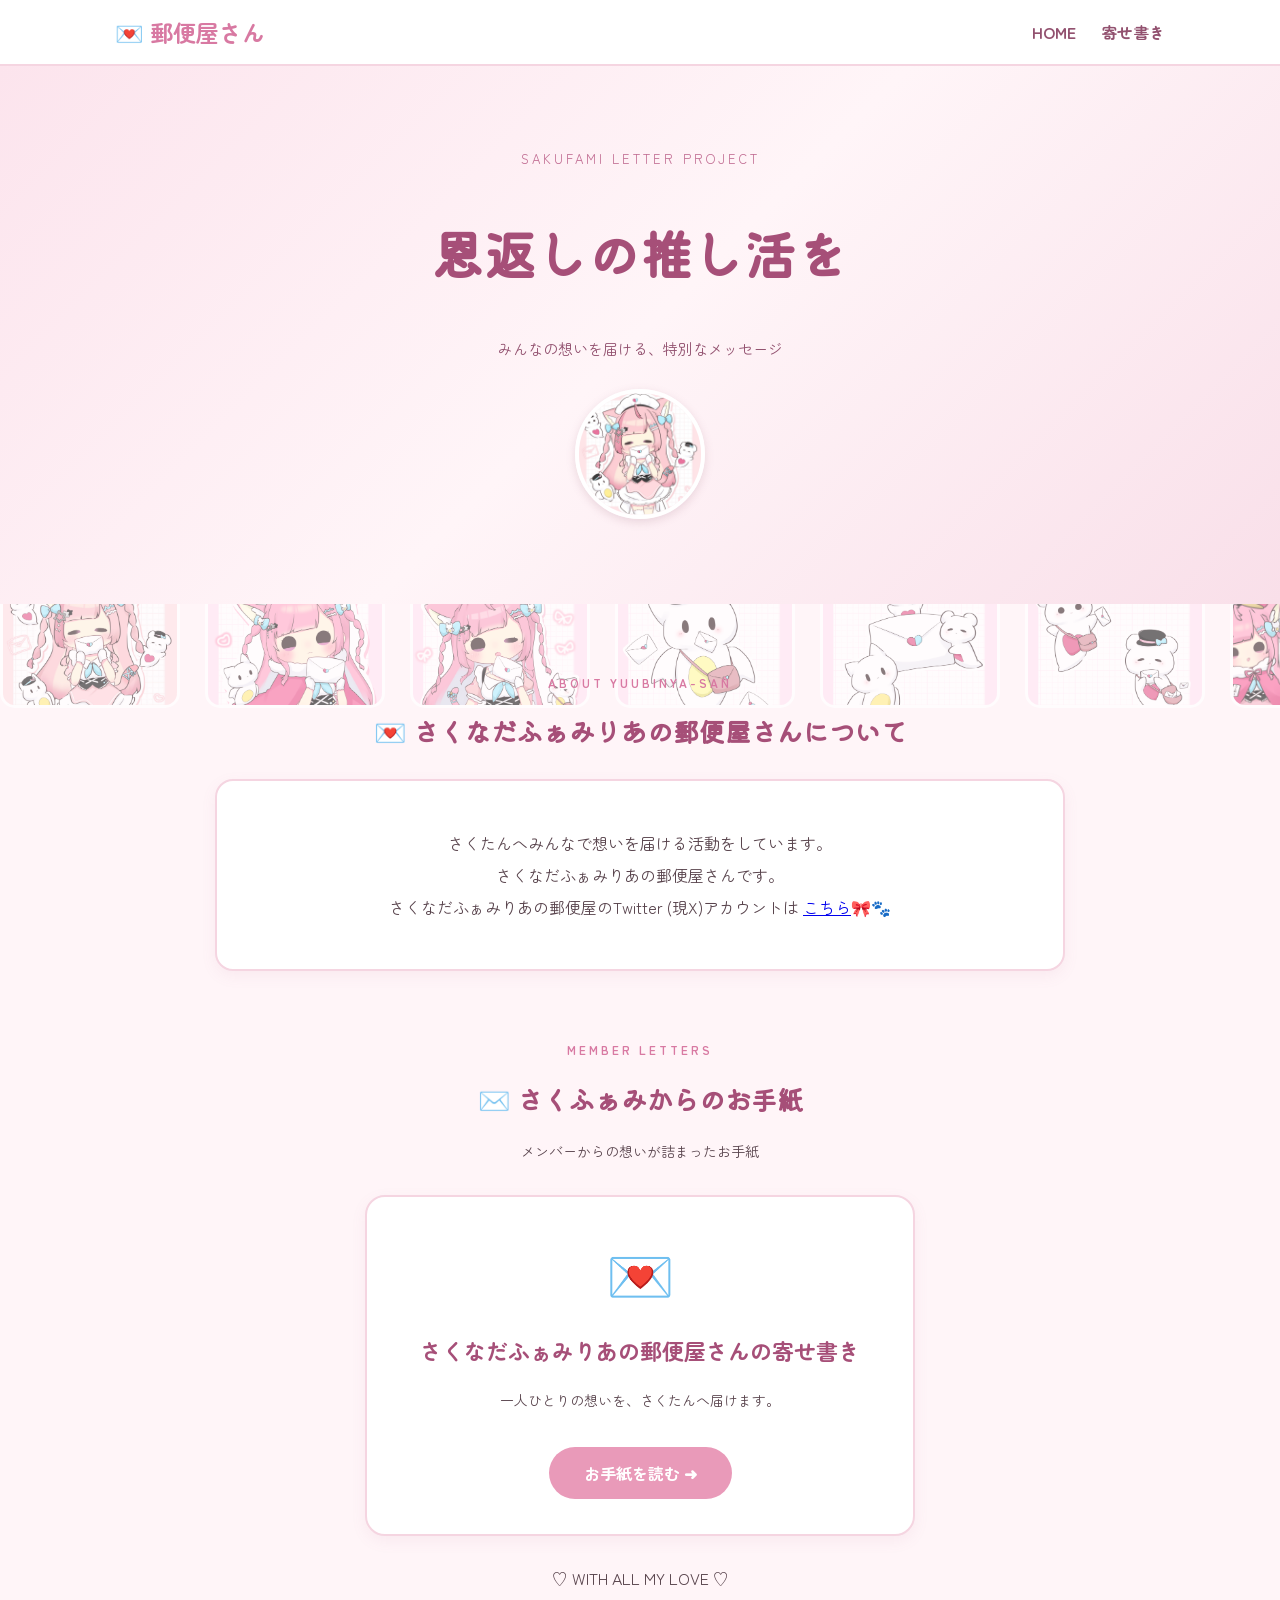
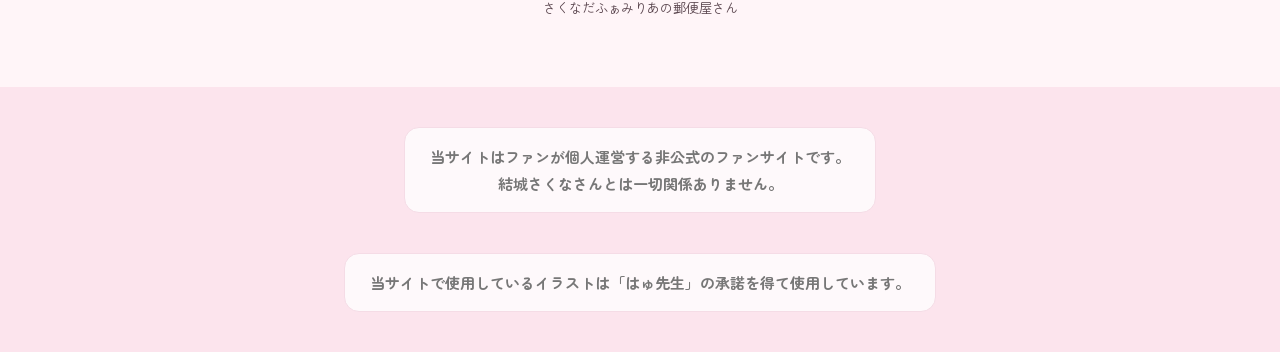
==== index.html @ b306f033 "Update index.html" ====
<!DOCTYPE html>
<html lang="ja">

<head>
    <meta charset="UTF-8">
    <meta name="viewport" content="width=device-width, initial-scale=1.0">

    <title>さくなだふぁみりあの郵便屋さん</title>

    <!-- Google Fonts -->
    <link rel="preconnect" href="https://fonts.googleapis.com">
    <link rel="preconnect" href="https://fonts.gstatic.com" crossorigin>

    <link
        href="https://fonts.googleapis.com/css2?family=Kiwi+Maru:wght@400;500&family=Zen+Maru+Gothic:wght@400;500;700&display=swap"
        rel="stylesheet">

    <!-- CSS -->
    <link rel="stylesheet" href="CSS/Letter.css">

</head>

<body>

    <!-- 背景で流れる写真 -->
    <div class="photo-background">

        <!-- 1段目 -->
        <div class="photo-track">
            <div class="photo-track-inner">
                <img src="img/Mail/Sakunaimg-01.webp" alt="">
                <img src="img/Mail/Sakunaimg-02.png" alt="">
                <img src="img/Mail/Sakunaimg-03.png" alt="">
                <img src="img/Mail/Yuubininmg-01.png" alt="">
                <img src="img/Mail/Yuubininmg-02.png" alt="">
                <img src="img/Mail/Yuubininmg-03.png" alt="">
                <img src="img/Mail/headerimg-01.png" alt="">
                <img src="img/Mail/headerimg-02.png" alt="">
                <img src="img/Mail/headerimg-03.png" alt="">

                <!-- 繰り返し用 -->
                <img src="img/Mail/Sakunaimg-01.webp" alt="">
                <img src="img/Mail/Sakunaimg-02.png" alt="">
                <img src="img/Mail/Sakunaimg-03.png" alt="">
                <img src="img/Mail/Yuubininmg-01.png" alt="">
                <img src="img/Mail/Yuubininmg-02.png" alt="">
                <img src="img/Mail/Yuubininmg-03.png" alt="">
                <img src="img/Mail/headerimg-01.png" alt="">
                <img src="img/Mail/headerimg-02.png" alt="">
                <img src="img/Mail/headerimg-03.png" alt="">
            </div>
        </div>

        <!-- 2段目 -->
        <div class="photo-track reverse">
            <div class="photo-track-inner">
                <img src="img/Mail/Sakunaimg-01.webp" alt="">
                <img src="img/Mail/Sakunaimg-02.png" alt="">
                <img src="img/Mail/Sakunaimg-03.png" alt="">
                <img src="img/Mail/Yuubininmg-01.png" alt="">
                <img src="img/Mail/Yuubininmg-02.png" alt="">
                <img src="img/Mail/Yuubininmg-03.png" alt="">
                <img src="img/Mail/headerimg-01.png" alt="">
                <img src="img/Mail/headerimg-02.png" alt="">
                <img src="img/Mail/headerimg-03.png" alt="">

                <!-- 繰り返し用 -->
                <img src="img/Mail/Sakunaimg-01.webp" alt="">
                <img src="img/Mail/Sakunaimg-02.png" alt="">
                <img src="img/Mail/Sakunaimg-03.png" alt="">
                <img src="img/Mail/Yuubininmg-01.png" alt="">
                <img src="img/Mail/Yuubininmg-02.png" alt="">
                <img src="img/Mail/Yuubininmg-03.png" alt="">
                <img src="img/Mail/headerimg-01.png" alt="">
                <img src="img/Mail/headerimg-02.png" alt="">
                <img src="img/Mail/headerimg-03.png" alt="">
            </div>
        </div>

    </div>

    <!-- ヘッダー -->
    <header class="site-header">

        <div class="header-inner">

            <a href="index.html" class="site-logo">
                💌 郵便屋さん
            </a>

            <nav class="header-nav">
                <a href="index.html">HOME</a>
                <a href="HTML/Yosegaki.html">寄せ書き</a>
            </nav>

        </div>

    </header>


    <!-- メイン -->
    <main>

        <!-- メインビジュアル -->
        <section class="hero">

            <div class="hero-content">

                <p class="hero-subtitle">
                    SAKUFAMI LETTER PROJECT
                </p>

                <h1>
                    恩返しの推し活を
                </h1>

                <p class="hero-description">
                    みんなの想いを届ける、特別なメッセージ
                </p>

                <div class="hero-decoration">
                    <img src="img/Mail/Sakunaimg-01.webp" alt="" class="member-photo">
                </div>

            </div>

        </section>


        <!-- 郵便屋さんの説明 -->
        <section class="about-section">

            <div class="section-heading">

                <p class="section-subtitle">
                    ABOUT YUUBINYA-SAN
                </p>

                <h2>
                    💌 さくなだふぁみりあの郵便屋さんについて
                </h2>

            </div>

            <div class="about-card">

                <p>
                    <!--ここに郵便屋さんの説明を掲載します。-->
                    さくたんへみんなで想いを届ける活動をしています。
                    <br>さくなだふぁみりあの郵便屋さんです。
                    <br>さくなだふぁみりあの郵便屋のTwitter (現X)アカウントは
                    <a href="https://x.com/sakunadyuubinn?s=20" target="_blank">こちら</a>🎀🐾

                </p>

            </div>

        </section>

        <!-- 寄せ書きへの案内 -->
        <section class="letter-section">

            <div class="section-heading">

                <p class="section-subtitle">
                    MEMBER LETTERS
                </p>

                <h2>
                    ✉️ さくふぁみからのお手紙
                </h2>

                <p class="section-description">
                    メンバーからの想いが詰まったお手紙
                </p>

            </div>

            <div class="letter-link-card">

                <div class="letter-icon">
                    💌
                </div>

                <h3>
                    さくなだふぁみりあの郵便屋さんの寄せ書き
                </h3>

                <p>
                    一人ひとりの想いを、さくたんへ届けます。
                </p>

                <a href="HTML/Yosegaki.html" class="letter-button">
                    お手紙を読む
                    <span>➜</span>
                </a>

            </div>

            <!-- 締めのメッセージ -->
            <div class="letter-footer-message">

                <p>
                    ♡ WITH ALL MY LOVE ♡
                </p>

                <small>
                    さくなだふぁみりあの郵便屋さん
                </small>

            </div>

        </section>



    </main>


    <!-- フッター -->
    <footer class="site-footer">

        <p class="footer-notice">
            当サイトはファンが個人運営する非公式のファンサイトです。
            <br>結城さくなさんとは一切関係ありません。
        </p>
        <br>
        <p class="footer-notice">
            当サイトで使用しているイラストは「はゅ先生」の承諾を得て使用しています。
        </p>

    </footer>


    <!-- JavaScript -->
    <script src="JS/common.js"></script>

</body>

</html>
---- CSS/Letter.css ----
/* ==============================
   基本設定
============================== */

* {
    box-sizing: border-box;
}

body {
    margin: 0;
    padding: 0;

    background-color: #FFF5F8;
    color: #59444D;

    font-family: "Zen Maru Gothic", sans-serif;
}


/* ==============================
   ヘッダー
============================== */

.site-header {
    width: 100%;
    background-color: #FFFFFF;

    border-bottom: 2px solid #F5D5E1;
}

.header-inner {
    max-width: 1100px;
    margin: auto;
    padding: 15px 25px;

    display: flex;
    justify-content: space-between;
    align-items: center;
}

.site-logo {
    color: #D879A2;
    font-size: 23px;
    font-weight: bold;
    text-decoration: none;
}

.header-nav {
    display: flex;
    gap: 25px;
}

.header-nav a {
    color: #92516F;
    text-decoration: none;
    font-weight: bold;
}


/* ==============================
   メインビジュアル
============================== */

.hero {
    width: 100%;
    min-height: 400px;

    padding: 70px 20px;

    display: flex;
    justify-content: center;
    align-items: center;

    text-align: center;

    background: linear-gradient(135deg,
            #FCE4ED,
            #FFF5F8,
            #F9DFE9);
}

.hero-content {
    max-width: 800px;
}

.hero-subtitle {
    color: #C16C92;
    letter-spacing: 3px;
    font-size: 13px;
}

.hero h1 {
    color: #A64F78;
    font-family: "Kiwi Maru", serif;
    font-size: clamp(32px, 5vw, 52px);
    line-height: 1.6;
}

.hero-description {
    color: #92516F;
    font-size: 15px;
}

.hero-decoration {
    margin-top: 30px;
    font-size: 30px;
}


/* ==============================
   共通セクション
============================== */

.about-section,
.letter-section {
    max-width: 900px;
    margin: 70px auto;
    padding: 0 25px;
}

.section-heading {
    text-align: center;
    margin-bottom: 30px;
}

.section-subtitle {
    color: #D879A2;
    font-size: 12px;
    letter-spacing: 3px;
    font-weight: bold;
}

.section-heading h2 {
    color: #A64F78;
    font-size: 26px;
    font-family: "Kiwi Maru", serif;
}

.section-description {
    font-size: 14px;
    line-height: 1.9;
}


/* ==============================
   郵便屋さんの説明
============================== */

.about-card {
    background-color: #FFFFFF;

    padding: 30px;
    border-radius: 18px;

    border: 2px solid #F5D5E1;

    box-shadow: 0 5px 15px rgba(180, 100, 140, 0.08);

    text-align: center;
    line-height: 2;
}


/* ==============================
   寄せ書き案内
============================== */

.letter-link-card {
    background-color: #FFFFFF;

    max-width: 550px;
    margin: auto;

    padding: 35px 25px;

    text-align: center;

    border: 2px solid #F5D5E1;
    border-radius: 20px;

    box-shadow: 0 5px 15px rgba(180, 100, 140, 0.08);
}

.letter-icon {
    font-size: 55px;
}

.letter-link-card h3 {
    color: #A64F78;
    font-size: 22px;
}

.letter-link-card p {
    font-size: 14px;
    line-height: 1.8;
}

.letter-button {
    display: inline-block;

    margin-top: 20px;
    padding: 14px 35px;

    background-color: #E99AB9;
    color: #FFFFFF;

    border-radius: 30px;

    text-decoration: none;
    font-weight: bold;

    transition: 0.3s;
}

.letter-button:hover {
    background-color: #D879A2;
    transform: translateY(-3px);
}


/* ==============================
   フッター
============================== */

.site-footer {
    padding: 30px 15px;

    background-color: #FCE4ED;

    text-align: center;
    color: #A64F78;
}

.site-footer p {
    font-size: 15px;
    font-weight: bold;
}

.site-footer small {
    font-size: 12px;
}


/* ==============================
   スマートフォン対応
============================== */

@media screen and (max-width: 600px) {

    .header-inner {
        padding: 12px 15px;
    }

    .site-logo {
        font-size: 18px;
    }

    .header-nav {
        gap: 12px;
    }

    .header-nav a {
        font-size: 12px;
    }

    .hero {
        min-height: 330px;
        padding: 50px 15px;
    }

    .hero-description {
        font-size: 13px;
    }

    .about-section,
    .letter-section {
        margin: 50px auto;
        padding: 0 18px;
    }

    .section-heading h2 {
        font-size: 21px;
    }

    .about-card {
        padding: 22px 18px;
    }

    .letter-link-card {
        padding: 25px 18px;
    }

}



/* ==============================
   お手紙ページ
============================== */

.letters-hero {
    padding: 65px 20px;

    text-align: center;

    background: linear-gradient(135deg,
            #FCE4ED,
            #FFF5F8,
            #F9DFE9);
}

.letters-hero h1 {
    color: #A64F78;
    font-family: "Kiwi Maru", serif;
    font-size: clamp(25px, 4vw, 38px);
}

.letters-hero p {
    line-height: 1.9;
}

.letters-decoration {
    margin-top: 20px;
    font-size: 28px;
}

.letters-section {
    max-width: 1000px;
    margin: 65px auto;
    padding: 0 25px;
}


/* ==============================
   封筒一覧
============================== */

.envelope-grid {
    display: grid;

    grid-template-columns: repeat(3, 1fr);

    gap: 25px;
}

.envelope-card {
    padding: 30px 15px;

    background: #FFFFFF;

    border: 2px solid #F5D5E1;
    border-radius: 18px;

    box-shadow: 0 5px 15px rgba(180, 100, 140, 0.08);

    display: flex;
    flex-direction: column;
    align-items: center;

    cursor: pointer;

    font-family: inherit;

    transition: 0.25s;
}

.envelope-card:hover {
    transform: translateY(-5px);

    background: #FFF1F6;

    border-color: #E99AB9;
}

.envelope-icon {
    font-size: 55px;
    margin-bottom: 12px;
}

.envelope-name {
    color: #A64F78;
    font-size: 17px;
    font-weight: bold;
}

.envelope-guide {
    margin-top: 8px;

    color: #B77A95;
    font-size: 12px;
}


/* ==============================
   手紙表示エリア
============================== */

.letter-view {
    max-width: 700px;
    margin: 45px auto 0;
}

.letter-paper {
    padding: 45px 40px;

    background: #FFFEFC;

    border: 2px solid #F0D8C8;
    border-radius: 8px;

    box-shadow: 0 8px 25px rgba(120, 80, 80, 0.1);

    background-image:
        repeating-linear-gradient(transparent,
            transparent 39px,
            #F4E8E3 40px);
}

.letter-paper-subtitle {
    color: #D879A2;
    font-size: 11px;
    letter-spacing: 3px;
    text-align: center;
}

.letter-paper h2 {
    color: #A64F78;
    text-align: center;
    font-family: "Kiwi Maru", serif;
}

.letter-divider {
    margin: 25px 0;

    color: #D879A2;
    text-align: center;
}

.letter-content {
    min-height: 200px;

    color: #59444D;

    font-size: 15px;
    line-height: 2.5;

    white-space: pre-wrap;
    overflow-wrap: anywhere;
}

.letter-sign {
    margin-top: 35px;

    color: #D879A2;

    text-align: right;
    font-size: 13px;
}


/* ==============================
   閉じるボタン
============================== */

.letter-close-button {
    display: block;

    margin: 25px auto 0;
    padding: 13px 28px;

    background: #E99AB9;
    color: #FFFFFF;

    border: none;
    border-radius: 30px;

    font-family: inherit;
    font-weight: bold;

    cursor: pointer;

    transition: 0.3s;
}

.letter-close-button:hover {
    background: #D879A2;
}


/* ==============================
   スマートフォン対応
============================== */

@media screen and (max-width: 600px) {

    .letters-hero {
        padding: 45px 15px;
    }

    .letters-section {
        margin: 45px auto;
        padding: 0 18px;
    }

    .envelope-grid {
        grid-template-columns: repeat(2, 1fr);
        gap: 15px;
    }

    .envelope-card {
        padding: 23px 10px;
    }

    .envelope-icon {
        font-size: 43px;
    }

    .envelope-name {
        font-size: 14px;
    }

    .letter-paper {
        padding: 30px 20px;
    }

    .letter-content {
        font-size: 14px;
    }

}


/* ==============================
   手紙の全画面表示
============================== */

.letter-view[hidden] {
    display: none;
}

.letter-view {
    position: fixed;
    inset: 0;

    z-index: 9999;

    width: 100%;
    height: 100%;
    max-width: none;

    margin: 0;
    padding: 25px;

    background: rgba(255, 235, 243, 0.97);

    display: flex;
    flex-direction: column;
    align-items: center;
    justify-content: center;

    overflow-y: auto;
}

.letter-paper {
    width: 100%;
    max-width: 850px;

    min-height: 65vh;

    padding: 55px 60px;

    background-color: #FFFEFC;

    border: 2px solid #F0D8C8;
    border-radius: 12px;

    box-shadow: 0 10px 35px rgba(120, 80, 80, 0.15);
}

.letter-content {
    font-size: 17px;
    line-height: 2.5;
    white-space: pre-wrap;
    overflow-wrap: anywhere;
}

.letter-close-button {
    margin-top: 25px;
    flex-shrink: 0;
}


/* スマートフォン */

@media screen and (max-width: 600px) {

    .letter-view {
        padding: 15px;
    }

    .letter-paper {
        min-height: 75vh;
        padding: 35px 22px;
    }

    .letter-content {
        font-size: 15px;
        line-height: 2.3;
    }

}

/* 締めのメッセージを中央揃え */
.letter-footer-message {
    text-align: center;
    margin-top: 30px;
}

/* WITH ALL MY LOVE */
.letter-footer-message p {
    text-align: center;
    margin-bottom: 8px;
}

/* 郵便屋さんの名前 */
.letter-footer-message small {
    display: block;
    text-align: center;
}

/* フッターの注意書き */
.footer-notice {
    display: inline-block;
    background-color: rgba(255, 255, 255, 0.8);
    color: #777;
    padding: 15px 25px;
    border-radius: 15px;
    border: 1px solid #f5dce6;
    line-height: 1.8;
    text-align: center;
    font-size: 13px;
    margin: 20px auto;
}

/* 注意書きを中央に配置 */
.site-footer {
    text-align: center;
    padding: 20px;
}

/* メンバーの写真 */
.member-photo {
    display: block;
    width: 130px;
    height: 130px;
    object-fit: cover;
    border-radius: 50%;
    margin: 0 auto 15px;
    border: 4px solid #ffffff;
    box-shadow: 0 3px 10px rgba(150, 100, 120, 0.2);
}

/* スマホ表示 */
@media screen and (max-width: 600px) {
    .member-photo {
        width: 100px;
        height: 100px;
    }
}

/* =========================
   背景写真スライド
========================= */

/* 背景写真全体 */
.photo-background {
    position: fixed;

    /* ヘッダーの下から表示 */
    top: 85px;
    left: 0;
    right: 0;
    bottom: 0;

    z-index: 0;
    display: flex;
    flex-direction: column;
    justify-content: space-evenly;

    overflow: hidden;
    pointer-events: none;
    opacity: 0.7;
}

/* 写真が流れる列 */
.photo-track {
    width: 100%;
    overflow: hidden;
}

/* 写真を横一列に並べる */
.photo-track-inner {
    display: flex;
    width: max-content;
    gap: 25px;
    animation: photo-slide 55s linear infinite;
}

/* 反対方向に流す */
.photo-track.reverse .photo-track-inner {
    animation-direction: reverse;
}

/* 写真の大きさ */
.photo-track img {
    width: 180px;
    height: 120px;
    object-fit: cover;
    border-radius: 15px;
    border: 3px solid #ffffff;
}

/* 横方向に移動 */
@keyframes photo-slide {
    from {
        transform: translateX(0);
    }

    to {
        transform: translateX(-50%);
    }
}

/* ページの内容を背景より手前に配置 */
.site-header,
main,
.site-footer {
    position: relative;
    z-index: 1;
}

/* スマホ表示 */
@media screen and (max-width: 600px) {

    .photo-track img {
        width: 120px;
        height: 85px;
    }

    .photo-track-inner {
        gap: 15px;
        animation-duration: 45s;
    }

}

/* スマホ表示 */
@media screen and (max-width: 600px) {

    .photo-background {
        top: 70px;
    }

}
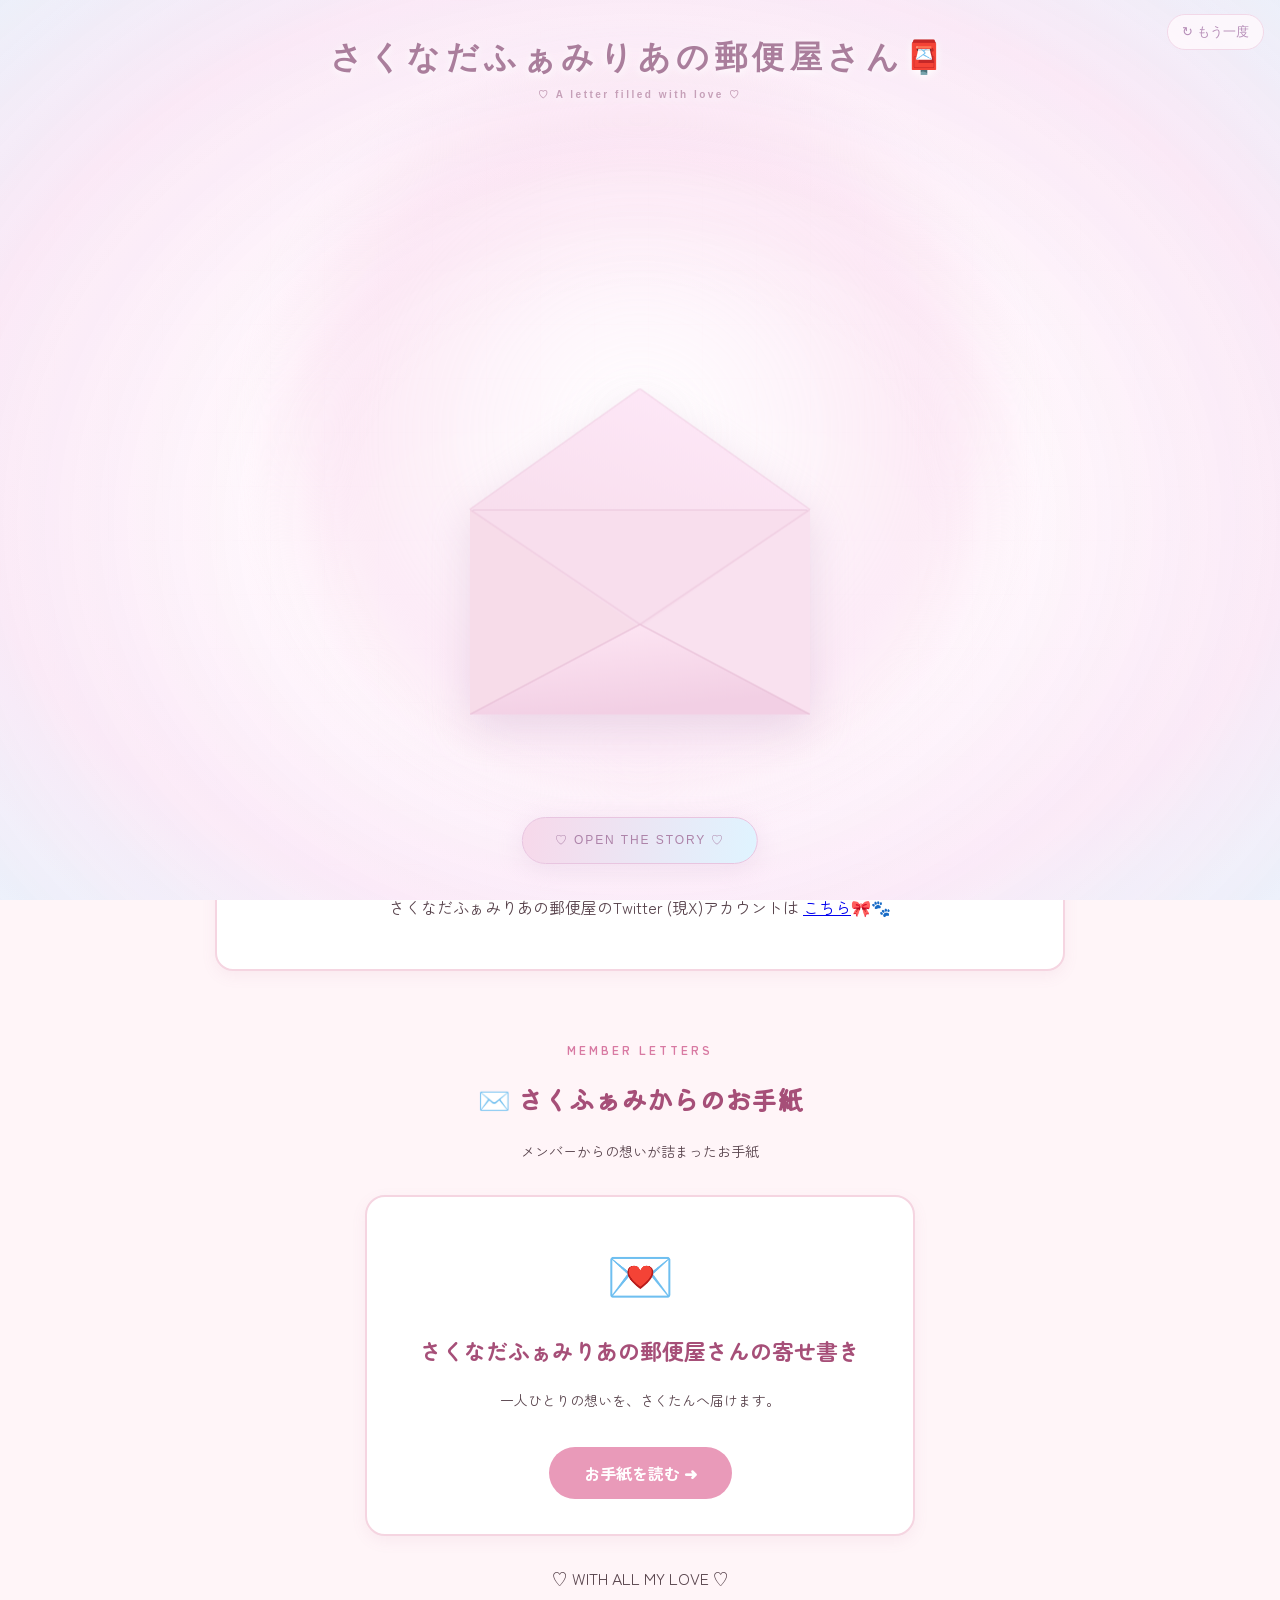
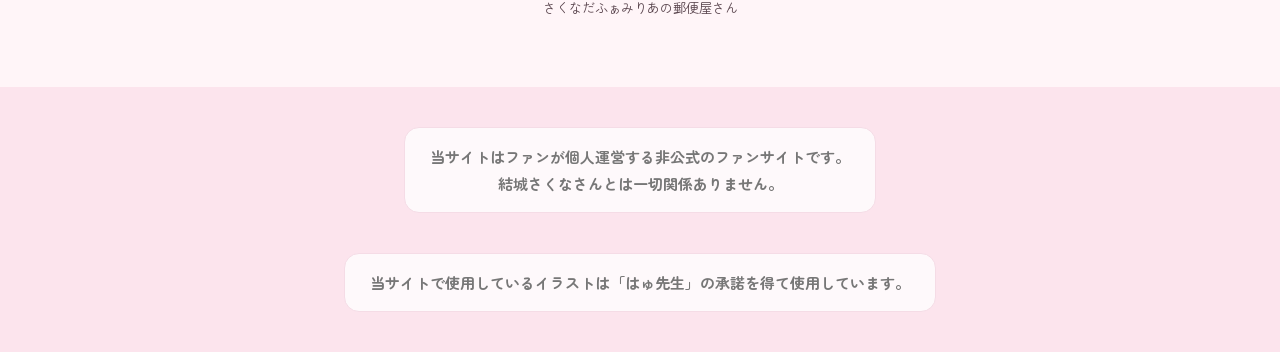
==== commit 4cafdd4f: "add opening" ====
--- a/index.html
+++ b/index.html
@@ -21,6 +21,8 @@
 </head>
 
 <body>
+
+    <script src="JS/sakuna-opening.js"></script>
 
     <!-- 背景で流れる写真 -->
     <div class="photo-background">
--- a/CSS/Letter.css
+++ b/CSS/Letter.css
@@ -761,4 +761,209 @@
         top: 70px;
     }
 
-}+}
+
+
+
+/* =========================
+   7枚の写真コラージュ
+========================= */
+
+.hero-collage {
+    position: relative;
+    width: 100%;
+    max-width: 650px;
+    height: 245px;
+    margin: 35px auto 10px;
+}
+
+/* 写真の共通設定 */
+.collage-photo {
+    position: absolute;
+    width: 125px;
+    height: 125px;
+    padding: 6px;
+
+    background: #FFFFFF;
+    border: 1px solid #F7D5E3;
+    border-radius: 8px;
+
+    box-shadow: 0 5px 15px rgba(150, 90, 120, 0.18);
+}
+
+/* 写真本体 */
+.collage-photo img {
+    display: block;
+    width: 100%;
+    height: 100%;
+    object-fit: cover;
+    border-radius: 4px;
+}
+
+/* 7枚を少しずつずらして配置 */
+.photo-1 {
+    left: 0;
+    top: 65px;
+    transform: rotate(-10deg);
+    z-index: 1;
+}
+
+.photo-2 {
+    left: 82px;
+    top: 10px;
+    transform: rotate(7deg);
+    z-index: 1;
+}
+
+.photo-3 {
+    left: 166px;
+    top: 70px;
+    transform: rotate(-6deg);
+    z-index: 3;
+}
+
+.photo-4 {
+    left: 520px;
+    top: 70px;
+    transform: rotate(10deg);
+    z-index: 1;
+}
+
+.photo-5 {
+    left: 355px;
+    top: 75px;
+    transform: rotate(8deg);
+    z-index: 3;
+}
+
+.photo-6 {
+    left: 435px;
+    top: 12px;
+    transform: rotate(-7deg);
+    z-index: 2;
+}
+
+.photo-7 {
+    left: 250px;
+    top: 5px;
+    width: 140px;
+    height: 140px;
+    transform: rotate(4deg);
+    z-index: 4;
+}
+
+
+/* ハート */
+.collage-heart {
+    position: absolute;
+    top: 0;
+    left: 95px;
+    z-index: 5;
+    color: #ED83AA;
+    font-size: 32px;
+    transform: rotate(-15deg);
+}
+
+/* 封筒 */
+.collage-envelope {
+    position: absolute;
+    right: 25px;
+    bottom: 0;
+    z-index: 5;
+    font-size: 38px;
+    transform: rotate(12deg);
+}
+
+/* 切手風装飾 */
+.collage-stamp {
+    position: absolute;
+    left: 10px;
+    bottom: 0;
+    z-index: 5;
+
+    padding: 7px 9px;
+    background: #FFF8FB;
+    border: 2px dashed #E9A5C0;
+    border-radius: 5px;
+
+    color: #C66D93;
+    font-size: 9px;
+    font-weight: bold;
+    text-align: center;
+    line-height: 1.4;
+
+    transform: rotate(-8deg);
+}
+
+/* スマホ表示 */
+@media screen and (max-width: 600px) {
+
+    .hero-collage {
+        max-width: 340px;
+        height: 190px;
+        margin-top: 25px;
+    }
+
+    .collage-photo {
+        width: 78px;
+        height: 78px;
+        padding: 4px;
+    }
+
+    .photo-1 {
+        left: 0;
+        top: 65px;
+    }
+
+    .photo-2 {
+        left: 43px;
+        top: 15px;
+    }
+
+    .photo-3 {
+        left: 86px;
+        top: 75px;
+    }
+
+    .photo-4 {
+        left: 129px;
+        top: 10px;
+        width: 90px;
+        height: 90px;
+    }
+
+    .photo-5 {
+        left: 172px;
+        top: 80px;
+    }
+
+    .photo-6 {
+        left: 215px;
+        top: 15px;
+    }
+
+    .photo-7 {
+        left: 258px;
+        top: 70px;
+    }
+
+    .collage-heart {
+        left: 30px;
+        top: 0;
+        font-size: 24px;
+    }
+
+    .collage-envelope {
+        right: 5px;
+        bottom: 0;
+        font-size: 27px;
+    }
+
+    .collage-stamp {
+        left: 0;
+        bottom: 0;
+        font-size: 7px;
+        padding: 5px;
+    }
+
+}
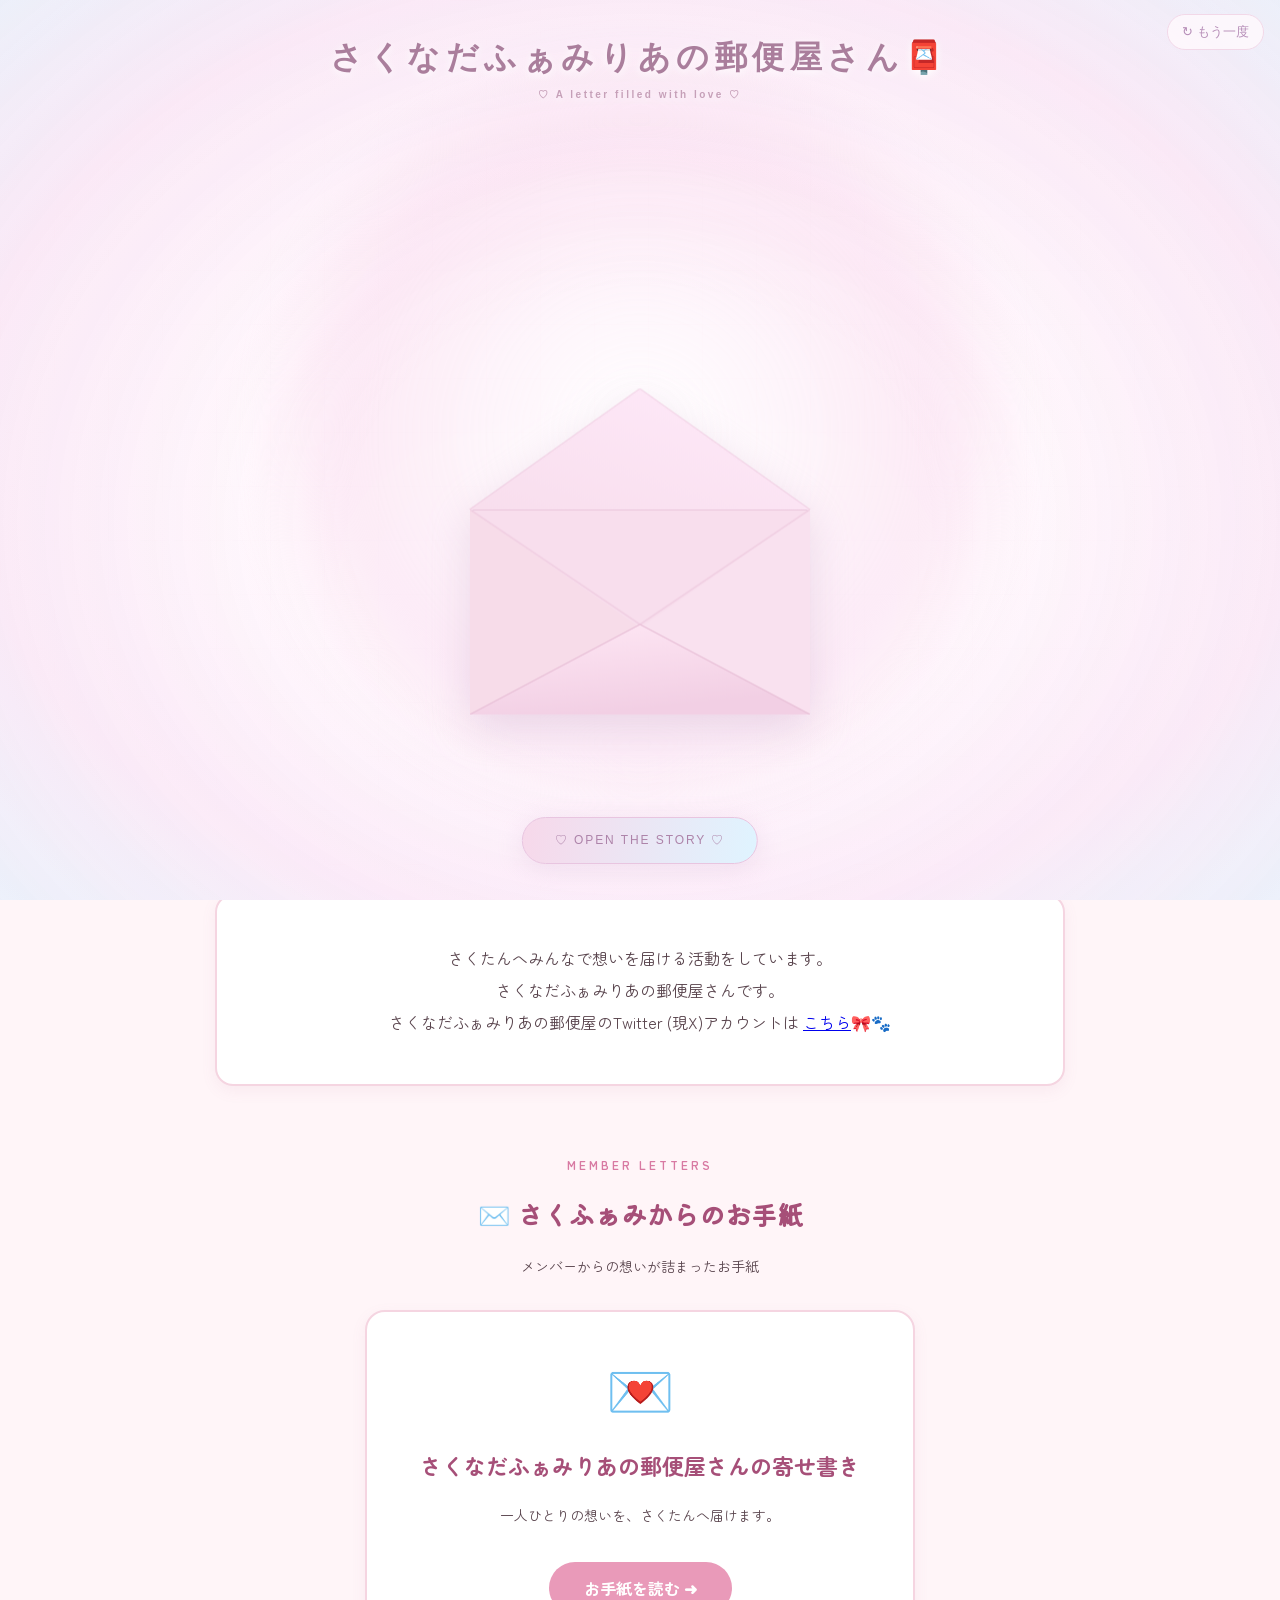
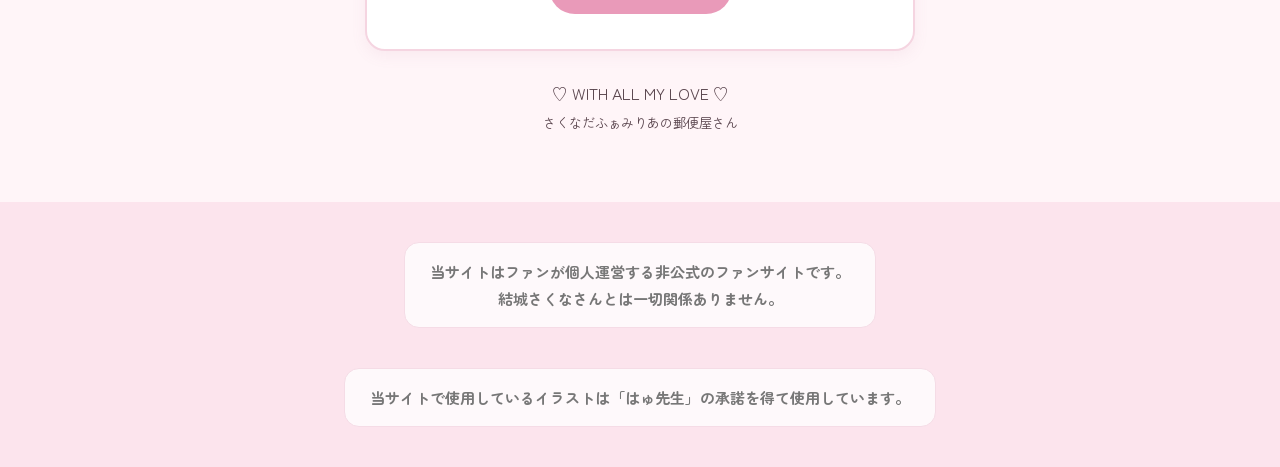
==== commit e595daaa: "change index img" ====
--- a/index.html
+++ b/index.html
@@ -22,7 +22,7 @@
 
 <body>
 
-    <script src="JS/sakuna-opening.js"></script>
+    
 
     <!-- 背景で流れる写真 -->
     <div class="photo-background">
@@ -120,9 +120,51 @@
                     みんなの想いを届ける、特別なメッセージ
                 </p>
 
-                <div class="hero-decoration">
-                    <img src="img/Mail/Sakunaimg-01.webp" alt="" class="member-photo">
-                </div>
+                <!-- 7枚の写真コラージュ -->
+<div class="hero-collage">
+
+    <!-- ねるねこ -->
+    <div class="collage-photo photo-1">
+        <img src="../img/neruneko.jpg" alt="ねるねこの写真">
+    </div>
+
+    <!-- ねここ -->
+    <div class="collage-photo photo-2">
+        <img src="../img/nekoko.jpg" alt="ねここさんの写真">
+    </div>
+
+    <!-- ラムネ -->
+    <div class="collage-photo photo-3">
+        <img src="../img/ramune.jpg" alt="ラムネの写真">
+    </div>
+
+    <!-- 郵便局さん -->
+    <div class="collage-photo photo-7">
+        <img src="../img/Mail/Yuubininmg-01.png" alt="郵便局さんの写真">
+    </div>
+
+    <!-- ひかるん -->
+    <div class="collage-photo photo-4">
+        <img src="../img/hikarun.jpg" alt="ひかるんの写真">
+    </div>
+
+    <!-- はねびと -->
+    <div class="collage-photo photo-5">
+        <img src="../img/hanebito.jpg" alt="はねびとの写真">
+    </div>
+
+    <!-- kazuitu -->
+    <div class="collage-photo photo-6">
+        <img src="../img/kazuitu.jpg" alt="kazuituの写真">
+    </div>
+
+
+    <!-- 郵便モチーフの装飾 -->
+    <span class="collage-heart">♡</span>
+    <span class="collage-envelope">💌</span>
+    <span class="collage-stamp">SPECIAL<br>LETTER</span>
+
+</div>
 
             </div>
 
@@ -237,6 +279,7 @@
     <!-- JavaScript -->
     <script src="JS/common.js"></script>
 
+    <script src="JS/sakuna-opening.js"></script>
 </body>
 
 </html>
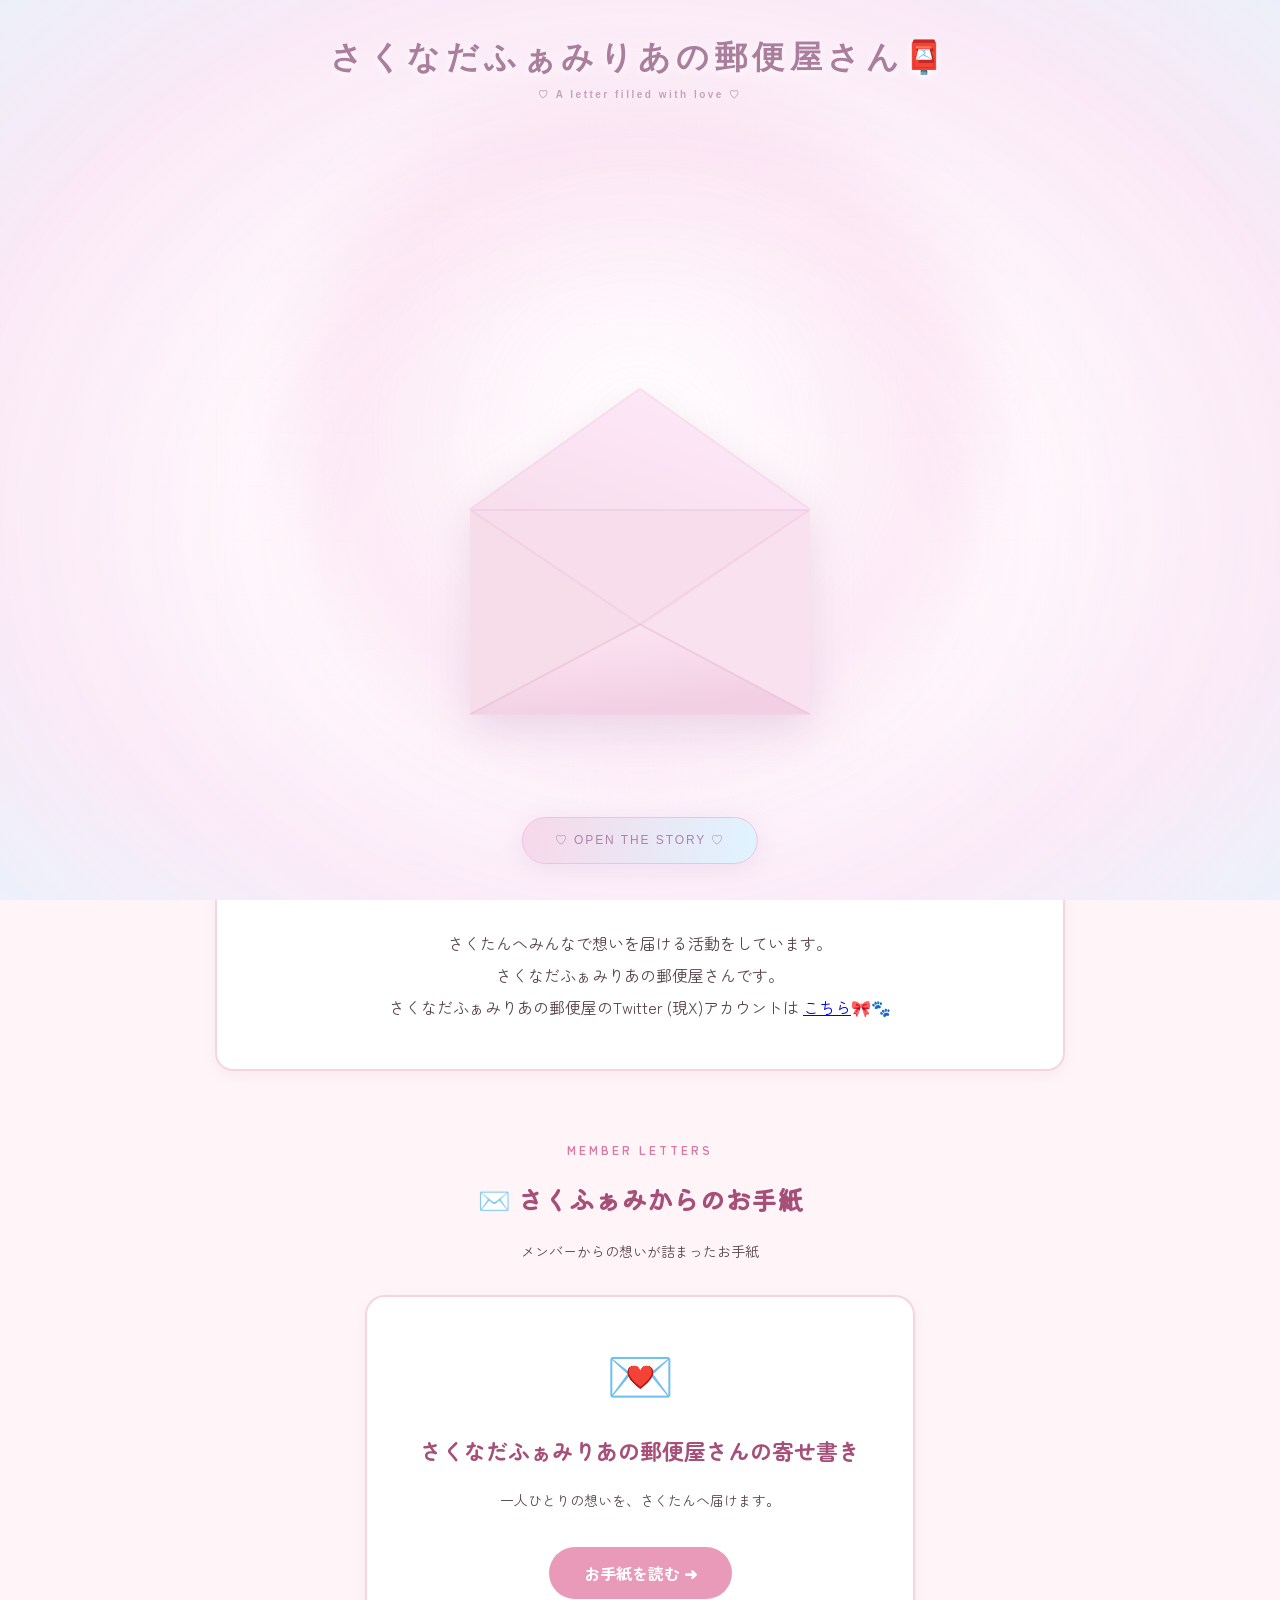
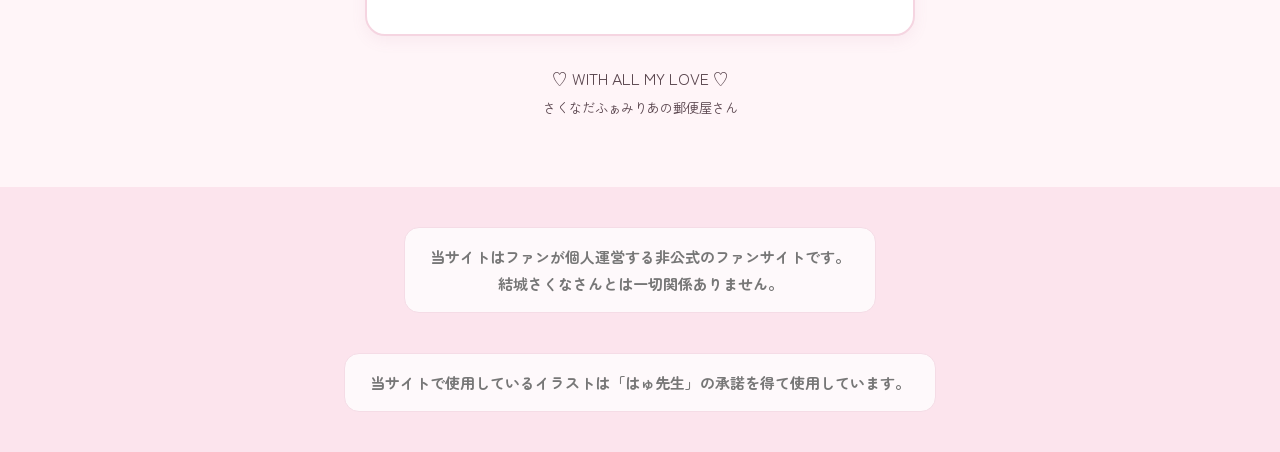
==== commit 12663f5c: "change movie reset" ====
--- a/index.html
+++ b/index.html
@@ -22,7 +22,7 @@
 
 <body>
 
-    
+
 
     <!-- 背景で流れる写真 -->
     <div class="photo-background">
@@ -121,50 +121,49 @@
                 </p>
 
                 <!-- 7枚の写真コラージュ -->
-<div class="hero-collage">
-
-    <!-- ねるねこ -->
-    <div class="collage-photo photo-1">
-        <img src="../img/neruneko.jpg" alt="ねるねこの写真">
-    </div>
-
-    <!-- ねここ -->
-    <div class="collage-photo photo-2">
-        <img src="../img/nekoko.jpg" alt="ねここさんの写真">
-    </div>
-
-    <!-- ラムネ -->
-    <div class="collage-photo photo-3">
-        <img src="../img/ramune.jpg" alt="ラムネの写真">
-    </div>
-
-    <!-- 郵便局さん -->
-    <div class="collage-photo photo-7">
-        <img src="../img/Mail/Yuubininmg-01.png" alt="郵便局さんの写真">
-    </div>
-
-    <!-- ひかるん -->
-    <div class="collage-photo photo-4">
-        <img src="../img/hikarun.jpg" alt="ひかるんの写真">
-    </div>
-
-    <!-- はねびと -->
-    <div class="collage-photo photo-5">
-        <img src="../img/hanebito.jpg" alt="はねびとの写真">
-    </div>
-
-    <!-- kazuitu -->
-    <div class="collage-photo photo-6">
-        <img src="../img/kazuitu.jpg" alt="kazuituの写真">
-    </div>
-
-
-    <!-- 郵便モチーフの装飾 -->
-    <span class="collage-heart">♡</span>
-    <span class="collage-envelope">💌</span>
-    <span class="collage-stamp">SPECIAL<br>LETTER</span>
-
-</div>
+                <div class="hero-collage">
+
+                    <!-- ねるねこ -->
+                    <div class="collage-photo photo-1">
+                        <img src="img/neruneko.jpg" alt="ねるねこの写真">
+                    </div>
+
+                    <!-- ねここ -->
+                    <div class="collage-photo photo-2">
+                        <img src="img/nekoko.jpg" alt="ねここさんの写真">
+                    </div>
+
+                    <!-- ラムネ -->
+                    <div class="collage-photo photo-3">
+                        <img src="img/ramune.jpg" alt="ラムネの写真">
+                    </div>
+
+                    <!-- 郵便局さん -->
+                    <div class="collage-photo photo-7">
+                        <img src="img/Mail/Yuubininmg-01.png" alt="郵便局さんの写真">
+                    </div>
+
+                    <!-- ひかるん -->
+                    <div class="collage-photo photo-4">
+                        <img src="img/hikarun.jpg" alt="ひかるんの写真">
+                    </div>
+
+                    <!-- はねびと -->
+                    <div class="collage-photo photo-5">
+                        <img src="img/hanebito.jpg" alt="はねびとの写真">
+                    </div>
+
+                    <!-- kazuitu -->
+                    <div class="collage-photo photo-6">
+                        <img src="img/kazuitu.jpg" alt="kazuituの写真">
+                    </div>
+
+
+                    <!-- 郵便モチーフの装飾 -->
+                    <span class="collage-heart">♡</span>
+                    <span class="collage-envelope">💌</span>
+
+                </div>
 
             </div>
 
@@ -279,7 +278,28 @@
     <!-- JavaScript -->
     <script src="JS/common.js"></script>
 
-    <script src="JS/sakuna-opening.js"></script>
+    <script>
+        (function () {
+            const navigation =
+                performance.getEntriesByType("navigation")[0];
+
+            const type = navigation ? navigation.type : "navigate";
+
+
+            const internalMove =
+                sessionStorage.getItem("sakunaInternalMove");
+
+
+            sessionStorage.removeItem("sakunaInternalMove");
+
+
+            if (type === "reload" || !internalMove) {
+                const script = document.createElement("script");
+                script.src = "JS/sakuna-opening.js";
+                document.body.appendChild(script);
+            }
+        })();
+    </script>
 </body>
 
 </html>
--- a/CSS/Letter.css
+++ b/CSS/Letter.css
@@ -442,10 +442,14 @@
     color: #59444D;
 
     font-size: 15px;
-    line-height: 2.5;
-
-    white-space: pre-wrap;
-    overflow-wrap: anywhere;
+    line-height: 2;
+
+    /* 左揃え */
+    text-align: left;
+
+    /* 文章を自然に折り返す */
+    white-space: normal;
+    overflow-wrap: break-word;
 }
 
 .letter-sign {
@@ -579,9 +583,14 @@
 
 .letter-content {
     font-size: 17px;
-    line-height: 2.5;
-    white-space: pre-wrap;
-    overflow-wrap: anywhere;
+    line-height: 2;
+
+    /* 左揃え */
+    text-align: left;
+
+    /* スクリプト内の改行や空行を詰める */
+    white-space: normal;
+    overflow-wrap: break-word;
 }
 
 .letter-close-button {
@@ -703,7 +712,7 @@
     display: flex;
     width: max-content;
     gap: 25px;
-    animation: photo-slide 55s linear infinite;
+    animation: photo-slide 45s linear infinite;
 }
 
 /* 反対方向に流す */
@@ -764,25 +773,32 @@
 }
 
 
-
 /* =========================
    7枚の写真コラージュ
 ========================= */
 
 .hero-collage {
     position: relative;
+
     width: 100%;
-    max-width: 650px;
-    height: 245px;
+    max-width: 780px;
+    height: 230px;
+
     margin: 35px auto 10px;
 }
 
-/* 写真の共通設定 */
+/* 写真共通 */
 .collage-photo {
     position: absolute;
-    width: 125px;
-    height: 125px;
+
+    left: 50%;
+    top: 50%;
+
+    width: 110px;
+    height: 110px;
     padding: 6px;
+
+    box-sizing: border-box;
 
     background: #FFFFFF;
     border: 1px solid #F7D5E3;
@@ -791,7 +807,6 @@
     box-shadow: 0 5px 15px rgba(150, 90, 120, 0.18);
 }
 
-/* 写真本体 */
 .collage-photo img {
     display: block;
     width: 100%;
@@ -800,100 +815,231 @@
     border-radius: 4px;
 }
 
-/* 7枚を少しずつずらして配置 */
+/* 左側3枚 */
 .photo-1 {
-    left: 0;
-    top: 65px;
-    transform: rotate(-10deg);
-    z-index: 1;
+    transform: translate(-50%, -50%) translateX(-315px) rotate(-10deg);
+    z-index: 2;
 }
 
 .photo-2 {
-    left: 82px;
-    top: 10px;
-    transform: rotate(7deg);
-    z-index: 1;
+    transform: translate(-50%, -50%) translateX(-210px) translateY(-35px) rotate(7deg);
+    z-index: 3;
 }
 
 .photo-3 {
-    left: 166px;
-    top: 70px;
-    transform: rotate(-6deg);
-    z-index: 3;
-}
-
-.photo-4 {
-    left: 520px;
-    top: 70px;
-    transform: rotate(10deg);
-    z-index: 1;
-}
-
-.photo-5 {
-    left: 355px;
-    top: 75px;
-    transform: rotate(8deg);
-    z-index: 3;
-}
-
-.photo-6 {
-    left: 435px;
-    top: 12px;
-    transform: rotate(-7deg);
-    z-index: 2;
-}
-
+    transform: translate(-50%, -50%) translateX(-105px) translateY(15px) rotate(-6deg);
+    z-index: 4;
+}
+
+/* 中央：郵便局さん */
 .photo-7 {
-    left: 250px;
-    top: 5px;
     width: 140px;
     height: 140px;
-    transform: rotate(4deg);
+
+    transform: translate(-50%, -50%) rotate(4deg);
+    z-index: 5;
+}
+
+/* 右側3枚 */
+.photo-5 {
+    transform: translate(-50%, -50%) translateX(105px) translateY(15px) rotate(8deg);
     z-index: 4;
 }
 
+.photo-6 {
+    transform: translate(-50%, -50%) translateX(210px) translateY(-35px) rotate(-7deg);
+    z-index: 3;
+}
+
+.photo-4 {
+    transform: translate(-50%, -50%) translateX(315px) rotate(10deg);
+    z-index: 2;
+}
 
 /* ハート */
 .collage-heart {
     position: absolute;
-    top: 0;
-    left: 95px;
-    z-index: 5;
+    top: 5px;
+    left: 12%;
+    z-index: 6;
+
     color: #ED83AA;
-    font-size: 32px;
-    transform: rotate(-15deg);
+    font-size: 30px;
 }
 
 /* 封筒 */
 .collage-envelope {
     position: absolute;
-    right: 25px;
-    bottom: 0;
+    right: 12%;
+    bottom: 5px;
+    z-index: 6;
+
+    font-size: 32px;
+}
+
+
+/* =========================
+   スマートフォン対応
+========================= */
+
+@media screen and (max-width: 600px) {
+
+    .hero-collage {
+        width: 100%;
+        max-width: 360px;
+        height: 190px;
+
+        margin: 25px auto 10px;
+    }
+
+    .collage-photo {
+        width: clamp(52px, 16vw, 64px);
+        height: clamp(52px, 16vw, 64px);
+        padding: 4px;
+    }
+
+    /* 左側3枚 */
+    .photo-1 {
+        transform: translate(-50%, -50%) translateX(-90px) translateY(10px) rotate(-10deg);
+    }
+
+    .photo-2 {
+        transform: translate(-50%, -50%) translateX(-60px) translateY(-35px) rotate(7deg);
+    }
+
+    .photo-3 {
+        transform: translate(-50%, -50%) translateX(-30px) translateY(25px) rotate(-6deg);
+    }
+
+    /* 中央：郵便局さん */
+    .photo-7 {
+        width: 80px;
+        height: 80px;
+
+        transform: translate(-50%, -50%) rotate(4deg);
+        z-index: 5;
+    }
+
+    /* 右側3枚 */
+    .photo-5 {
+        transform: translate(-50%, -50%) translateX(30px) translateY(25px) rotate(8deg);
+    }
+
+    .photo-6 {
+        transform: translate(-50%, -50%) translateX(60px) translateY(-35px) rotate(-7deg);
+    }
+
+    .photo-4 {
+        transform: translate(-50%, -50%) translateX(90px) translateY(10px) rotate(10deg);
+    }
+
+    .collage-heart {
+        top: 0;
+        left: 5%;
+        font-size: 23px;
+    }
+
+    .collage-envelope {
+        right: 5%;
+        bottom: 0;
+        font-size: 25px;
+    }
+
+}
+
+
+/* =========================
+   スマートフォン対応
+========================= */
+
+@media screen and (max-width: 600px) {
+
+    .hero-collage {
+        width: 100%;
+        max-width: 360px;
+        height: 190px;
+
+        margin: 25px auto 10px;
+    }
+
+    .collage-photo {
+        width: clamp(52px, 17vw, 68px);
+        height: clamp(52px, 17vw, 68px);
+
+        padding: 4px;
+
+        left: calc(50% + var(--photo-position));
+        top: var(--photo-top);
+    }
+
+    /* 左側3枚 */
+    .photo-1 {
+        --photo-position: calc(-3 * clamp(24px, 11vw, 38px));
+        --photo-top: 48%;
+
+        transform: translate(-50%, -50%) rotate(-10deg);
+    }
+
+    .photo-2 {
+        --photo-position: calc(-2 * clamp(24px, 11vw, 38px));
+        --photo-top: 32%;
+
+        transform: translate(-50%, -50%) rotate(7deg);
+    }
+
+    .photo-3 {
+        --photo-position: calc(-1 * clamp(24px, 11vw, 38px));
+        --photo-top: 58%;
+
+        transform: translate(-50%, -50%) rotate(-6deg);
+    }
+
+    /* 右側3枚 */
+    .photo-5 {
+        --photo-position: clamp(24px, 11vw, 38px);
+        --photo-top: 58%;
+
+        transform: translate(-50%, -50%) rotate(8deg);
+    }
+
+    .photo-6 {
+        --photo-position: calc(2 * clamp(24px, 11vw, 38px));
+        --photo-top: 32%;
+
+        transform: translate(-50%, -50%) rotate(-7deg);
+    }
+
+    
+/* 4枚目：右端 */
+.photo-4 {
+    transform: translate(-50%, -50%) translateX(315px) rotate(10deg);
+    z-index: 2;
+}
+
+/* 7枚目：中央のメイン写真 */
+.photo-7 {
+    width: 135px;
+    height: 135px;
+
+    transform: translate(-50%, -50%) rotate(4deg);
     z-index: 5;
-    font-size: 38px;
-    transform: rotate(12deg);
-}
-
-/* 切手風装飾 */
-.collage-stamp {
-    position: absolute;
-    left: 10px;
-    bottom: 0;
-    z-index: 5;
-
-    padding: 7px 9px;
-    background: #FFF8FB;
-    border: 2px dashed #E9A5C0;
-    border-radius: 5px;
-
-    color: #C66D93;
-    font-size: 9px;
-    font-weight: bold;
-    text-align: center;
-    line-height: 1.4;
-
-    transform: rotate(-8deg);
-}
+}
+
+
+    .collage-heart {
+        top: 0;
+        left: 8%;
+        font-size: 23px;
+    }
+
+    .collage-envelope {
+        right: 5%;
+        bottom: 0;
+        font-size: 25px;
+    }
+
+}
+
 
 /* スマホ表示 */
 @media screen and (max-width: 600px) {
@@ -910,42 +1056,67 @@
         padding: 4px;
     }
 
-    .photo-1 {
-        left: 0;
-        top: 65px;
-    }
-
-    .photo-2 {
-        left: 43px;
-        top: 15px;
-    }
-
-    .photo-3 {
-        left: 86px;
-        top: 75px;
-    }
-
-    .photo-4 {
-        left: 129px;
-        top: 10px;
-        width: 90px;
-        height: 90px;
-    }
-
-    .photo-5 {
-        left: 172px;
-        top: 80px;
-    }
-
-    .photo-6 {
-        left: 215px;
-        top: 15px;
-    }
-
-    .photo-7 {
-        left: 258px;
-        top: 70px;
-    }
+
+/* 左側3枚 */
+
+.photo-1 {
+    --photo-position: calc(-3 * clamp(24px, 10vw, 36px));
+    --photo-top: 48%;
+
+    transform: translate(-50%, -50%) rotate(-10deg);
+}
+
+.photo-2 {
+    --photo-position: calc(-2 * clamp(24px, 10vw, 36px));
+    --photo-top: 32%;
+
+    transform: translate(-50%, -50%) rotate(7deg);
+}
+
+.photo-3 {
+    --photo-position: calc(-1 * clamp(24px, 10vw, 36px));
+    --photo-top: 58%;
+
+    transform: translate(-50%, -50%) rotate(-6deg);
+}
+
+/* 中央：7枚目の郵便局さん */
+
+.photo-7 {
+    width: clamp(66px, 21vw, 82px);
+    height: clamp(66px, 21vw, 82px);
+
+    --photo-position: 0px;
+    --photo-top: 42%;
+
+    transform: translate(-50%, -50%) rotate(4deg);
+
+    z-index: 5;
+}
+
+/* 右側3枚 */
+
+.photo-5 {
+    --photo-position: clamp(24px, 10vw, 36px);
+    --photo-top: 58%;
+
+    transform: translate(-50%, -50%) rotate(8deg);
+}
+
+.photo-6 {
+    --photo-position: calc(2 * clamp(24px, 10vw, 36px));
+    --photo-top: 32%;
+
+    transform: translate(-50%, -50%) rotate(-7deg);
+}
+
+.photo-4 {
+    --photo-position: calc(3 * clamp(24px, 10vw, 36px));
+    --photo-top: 48%;
+
+    transform: translate(-50%, -50%) rotate(10deg);
+}
+
 
     .collage-heart {
         left: 30px;
@@ -967,3 +1138,524 @@
     }
 
 }
+
+
+/* ==============================
+   手紙表示：スマートフォン最適化
+============================== */
+
+@media screen and (max-width: 600px) {
+
+    /* 手紙を表示する全画面エリア */
+    .letter-view {
+        position: fixed;
+        inset: 0;
+
+        width: 100%;
+        height: 100vh;
+        height: 100dvh;
+
+        padding: 15px 12px;
+        box-sizing: border-box;
+
+        /* 上から順番に表示する */
+        display: flex;
+        flex-direction: column;
+        justify-content: flex-start;
+        align-items: center;
+
+        /* 画面からはみ出した分をスクロール */
+        overflow-x: hidden;
+        overflow-y: auto;
+
+        /* スクロールの操作性 */
+        -webkit-overflow-scrolling: touch;
+        overscroll-behavior-y: contain;
+
+        gap: 15px;
+    }
+
+    /* 便箋本体 */
+    .letter-paper {
+        width: 100%;
+        max-width: 850px;
+
+        /* 固定の高さを設けず文章に合わせる */
+        height: auto;
+        min-height: 0;
+
+        /* 文章が長くても縮まない */
+        flex-shrink: 0;
+
+        padding: 30px 20px;
+
+        box-sizing: border-box;
+    }
+
+    /* お手紙本文 */
+    .letter-content {
+        width: 100%;
+        min-height: 0;
+
+        font-size: 15px;
+        line-height: 2;
+
+        text-align: left;
+
+        /* スクリプト内の改行・空行を詰める */
+        white-space: normal;
+
+        /* 長い文章も便箋内で折り返す */
+        overflow-wrap: anywhere;
+        word-break: normal;
+    }
+
+    /* 閉じるボタン */
+    .letter-close-button {
+        margin: 0 auto 15px;
+
+        flex-shrink: 0;
+
+        width: fit-content;
+    }
+
+}
+
+
+/* ==============================
+   スマホ：手紙の横幅調整
+============================== */
+
+@media screen and (max-width: 600px) {
+
+    /* 手紙表示画面 */
+    .letter-view {
+        width: 100%;
+        max-width: 100%;
+
+        padding: 12px 8px;
+
+        box-sizing: border-box;
+        overflow-x: hidden;
+    }
+
+    /* 便箋 */
+    .letter-paper {
+        width: 100%;
+        max-width: 100%;
+        min-width: 0;
+
+        margin: 0;
+        padding: 28px 16px;
+
+        box-sizing: border-box;
+    }
+
+    /* 手紙の本文 */
+    .letter-content {
+        width: 100%;
+        max-width: 100%;
+        min-width: 0;
+
+        box-sizing: border-box;
+
+        font-size: 14px;
+        line-height: 2;
+
+        text-align: left;
+
+        overflow-wrap: anywhere;
+        word-break: normal;
+    }
+
+    /* 閉じるボタン */
+    .letter-close-button {
+        max-width: 100%;
+        box-sizing: border-box;
+    }
+
+}
+
+
+/* =================================
+   スマートフォン：ページ全体の横幅調整
+================================= */
+
+@media screen and (max-width: 600px) {
+
+    /* ページ全体 */
+    html,
+    body {
+        width: 100%;
+        min-width: 0;
+        max-width: 100%;
+        margin: 0;
+        overflow-x: hidden;
+    }
+
+    /* ヘッダー・メイン・フッター */
+    .site-header,
+    main,
+    .site-footer {
+        width: 100%;
+        max-width: 100%;
+        min-width: 0;
+        box-sizing: border-box;
+    }
+
+    /* ヘッダー */
+    .header-inner {
+        width: 100%;
+        max-width: 100%;
+        min-width: 0;
+        padding: 12px 10px;
+        gap: 8px;
+    }
+
+    .site-logo {
+        font-size: 16px;
+        white-space: nowrap;
+    }
+
+    .header-nav {
+        gap: 8px;
+        flex-shrink: 0;
+    }
+
+    .header-nav a {
+        font-size: 11px;
+        white-space: nowrap;
+    }
+
+    /* お手紙ページの見出し */
+    .letters-hero {
+        width: 100%;
+        max-width: 100%;
+        padding: 40px 12px;
+        box-sizing: border-box;
+    }
+
+    /* お手紙一覧 */
+    .letters-section {
+        width: 100%;
+        max-width: 100%;
+        margin: 35px auto;
+        padding: 0 12px;
+        box-sizing: border-box;
+    }
+
+    /* 封筒カード */
+    .envelope-grid {
+        width: 100%;
+        grid-template-columns: repeat(2, minmax(0, 1fr));
+        gap: 12px;
+    }
+
+    .envelope-card {
+        width: 100%;
+        min-width: 0;
+        padding: 20px 8px;
+        box-sizing: border-box;
+    }
+
+    /* メンバー写真 */
+    .member-photo {
+        max-width: 100%;
+    }
+
+    /* 背景写真 */
+    .photo-background {
+        width: 100%;
+        max-width: 100%;
+        left: 0;
+        right: 0;
+        overflow: hidden;
+    }
+
+    .photo-track {
+        width: 100%;
+        max-width: 100%;
+        overflow: hidden;
+    }
+
+    /* 7枚の写真コラージュ */
+    .hero-collage {
+        width: 100%;
+        max-width: 100%;
+        box-sizing: border-box;
+        overflow: hidden;
+    }
+
+    /* 手紙表示画面 */
+    .letter-view {
+        width: 100%;
+        max-width: 100%;
+        box-sizing: border-box;
+    }
+
+    .letter-paper {
+        width: 100%;
+        max-width: 100%;
+        min-width: 0;
+        box-sizing: border-box;
+    }
+
+}
+
+
+
+/* ==============================
+   スマホ：密集した7枚の写真コラージュ
+============================== */
+
+@media screen and (max-width: 600px) {
+
+    /* コラージュ全体 */
+    .hero-collage {
+        position: relative;
+
+        width: 100%;
+        max-width: 360px;
+        height: 220px;
+
+        margin: 25px auto 15px;
+        overflow: visible;
+    }
+
+    /* 写真共通 */
+    .collage-photo {
+        position: absolute;
+
+        width: 70px;
+        height: 70px;
+        padding: 4px;
+
+        box-sizing: border-box;
+
+        left: 50%;
+        top: 50%;
+    }
+
+    
+/* 上段 */
+.photo-1 {
+    left: 23%; /* 20%から変更 */
+    top: 45px;
+}
+
+.photo-2 {
+    left: 50%;
+    top: 45px;
+}
+
+.photo-3 {
+    left: 77%; /* 80%から変更 */
+    top: 45px;
+}
+
+/* 下段 */
+.photo-5 {
+    left: 23%; /* 20%から変更 */
+    top: 179px;
+}
+
+.photo-6 {
+    left: 50%;
+    top: 179px;
+}
+
+.photo-4 {
+    left: 77%; /* 80%から変更 */
+    top: 179px;
+}
+
+
+    /* ハート */
+    .collage-heart {
+        left: 3%;
+        top: 5px;
+        font-size: 22px;
+    }
+
+    /* 封筒 */
+    .collage-envelope {
+        right: 3%;
+        bottom: 0;
+        font-size: 24px;
+    }
+
+}
+
+
+/* ==============================
+   手紙表示：スマホで戻るボタンが隠れないようにする
+============================== */
+
+.letter-view {
+    position: fixed;
+    inset: 0;
+
+    width: 100%;
+    height: 100vh;
+    height: 100dvh;
+
+    z-index: 9999;
+
+    display: flex;
+    flex-direction: column;
+
+    /* 上から順番に表示 */
+    justify-content: flex-start;
+    align-items: center;
+
+    /* 手紙とボタンをまとめてスクロール */
+    overflow-y: auto;
+    overflow-x: hidden;
+
+    padding: 25px 15px 35px;
+}
+
+/* 手紙本体 */
+.letter-paper {
+    width: 100%;
+    max-width: 850px;
+
+    /* 文章の長さに合わせて高さを調整 */
+    min-height: auto;
+    height: auto;
+
+    flex-shrink: 0;
+
+    padding: 45px 40px;
+}
+
+/* 一覧に戻るボタン */
+.letter-close-button {
+    position: relative;
+
+    display: block;
+
+    flex-shrink: 0;
+
+    margin: 20px auto 0;
+
+    /* 下部に余白を確保 */
+    margin-bottom: 10px;
+}
+
+/* スマートフォン */
+@media screen and (max-width: 600px) {
+
+    .letter-view {
+        padding: 20px 12px calc(30px + env(safe-area-inset-bottom));
+    }
+
+    .letter-paper {
+        width: 100%;
+        min-height: auto;
+
+        padding: 30px 20px;
+    }
+
+    .letter-content {
+        font-size: 15px;
+        line-height: 2;
+    }
+
+    .letter-close-button {
+        margin-top: 20px;
+        margin-bottom: 5px;
+    }
+
+}
+
+
+/* ==============================
+   手紙を開いたときの表示順を修正
+============================== */
+
+/* メイン部分をフッターより手前にする */
+main {
+    position: relative;
+    z-index: 2;
+}
+
+/* フッターをメイン部分より背面にする */
+.site-footer {
+    position: relative;
+    z-index: 0;
+}
+
+/* 手紙の表示エリア */
+.letter-view {
+    position: fixed;
+    inset: 0;
+
+    z-index: 99999;
+
+    /* フッターが透けないようにする */
+    background: #FFEBF3;
+}
+
+/* 手紙を閉じているとき */
+.letter-view[hidden] {
+    display: none;
+}
+
+
+
+
+/* =====================================
+   背景写真：元の比率を維持して表示
+===================================== */
+
+.photo-track-inner {
+    display: flex;
+    align-items: center;
+    gap: 25px;
+}
+
+.photo-track img {
+    width: auto;
+    height: 120px;
+
+    /* 元の画像比率を維持 */
+    object-fit: contain;
+
+    /* 画像の余白を作らない */
+    background: transparent;
+
+    border: 3px solid #FFFFFF;
+    border-radius: 15px;
+
+    /* 画像が縮小されないようにする */
+    flex-shrink: 0;
+}
+
+/* スマートフォン */
+@media screen and (max-width: 600px) {
+
+    .photo-track-inner {
+        gap: 15px;
+    }
+
+    .photo-track img {
+        width: auto;
+        height: 85px;
+        object-fit: contain;
+    }
+}
+
+
+/* ==============================
+   スマホ：背景写真1段目の速度調整
+============================== */
+
+@media screen and (max-width: 600px) {
+
+    /* 1段目だけ速くする */
+    .photo-track:not(.reverse) .photo-track-inner {
+        animation-duration: 45s;
+    }
+
+}
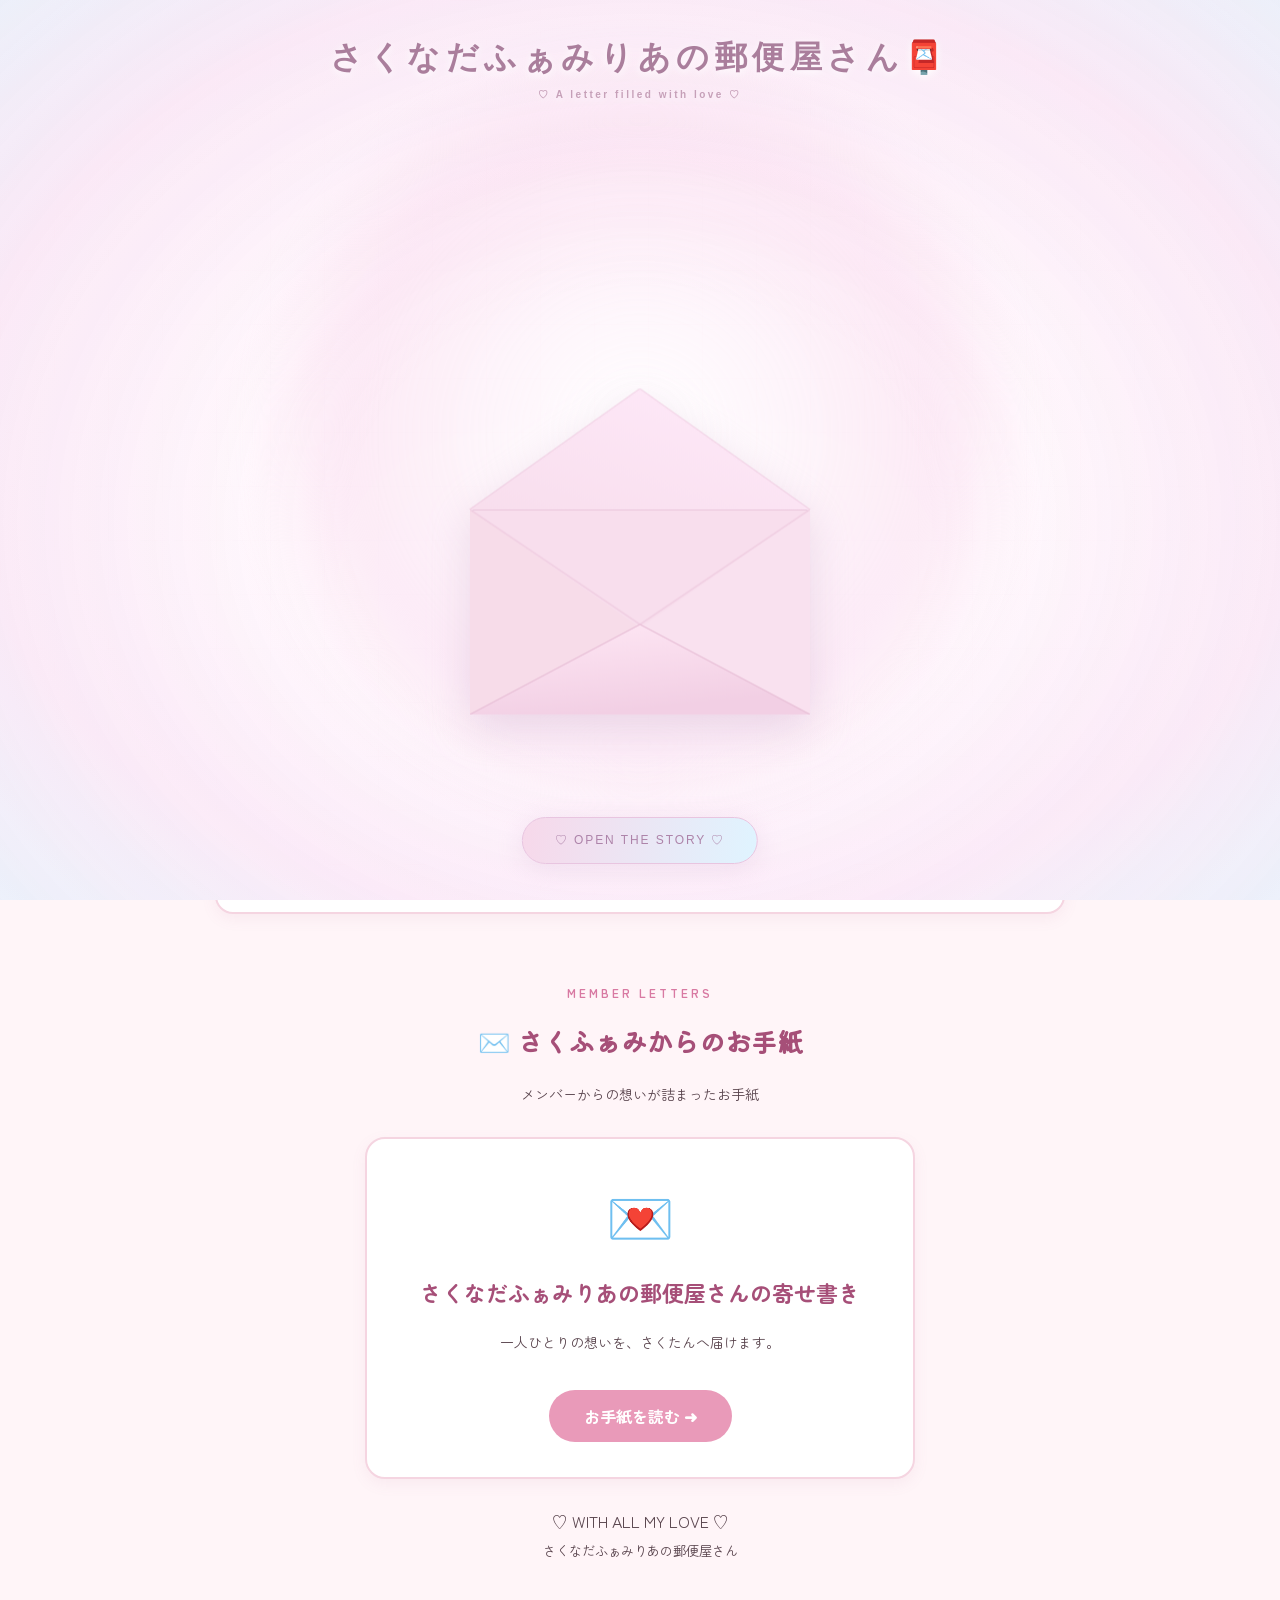
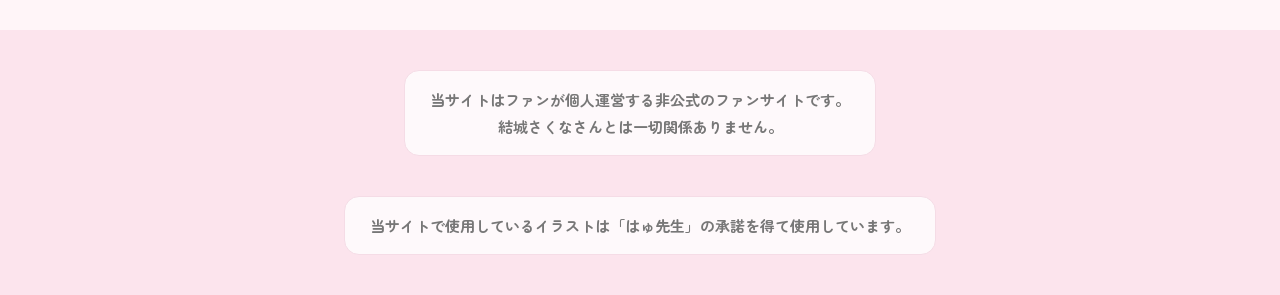
==== commit 50dd1950: "cha" ====
--- a/index.html
+++ b/index.html
@@ -101,74 +101,28 @@
 
 
     <!-- メイン -->
-    <main>
-
-        <!-- メインビジュアル -->
-        <section class="hero">
-
-            <div class="hero-content">
-
-                <p class="hero-subtitle">
-                    SAKUFAMI LETTER PROJECT
-                </p>
-
-                <h1>
-                    恩返しの推し活を
-                </h1>
-
-                <p class="hero-description">
-                    みんなの想いを届ける、特別なメッセージ
-                </p>
-
-                <!-- 7枚の写真コラージュ -->
-                <div class="hero-collage">
-
-                    <!-- ねるねこ -->
-                    <div class="collage-photo photo-1">
-                        <img src="img/neruneko.jpg" alt="ねるねこの写真">
-                    </div>
-
-                    <!-- ねここ -->
-                    <div class="collage-photo photo-2">
-                        <img src="img/nekoko.jpg" alt="ねここさんの写真">
-                    </div>
-
-                    <!-- ラムネ -->
-                    <div class="collage-photo photo-3">
-                        <img src="img/ramune.jpg" alt="ラムネの写真">
-                    </div>
-
-                    <!-- 郵便局さん -->
-                    <div class="collage-photo photo-7">
-                        <img src="img/Mail/Yuubininmg-01.png" alt="郵便局さんの写真">
-                    </div>
-
-                    <!-- ひかるん -->
-                    <div class="collage-photo photo-4">
-                        <img src="img/hikarun.jpg" alt="ひかるんの写真">
-                    </div>
-
-                    <!-- はねびと -->
-                    <div class="collage-photo photo-5">
-                        <img src="img/hanebito.jpg" alt="はねびとの写真">
-                    </div>
-
-                    <!-- kazuitu -->
-                    <div class="collage-photo photo-6">
-                        <img src="img/kazuitu.jpg" alt="kazuituの写真">
-                    </div>
-
-
-                    <!-- 郵便モチーフの装飾 -->
-                    <span class="collage-heart">♡</span>
-                    <span class="collage-envelope">💌</span>
-
-                </div>
-
-            </div>
-
-        </section>
-
+<main>
+
+    <!-- メインビジュアル -->
+    <section class="hero">
+
+        <div class="hero-content">
+
+            <p class="hero-subtitle">
+                SAKUFAMI LETTER PROJECT
+            </p>
+
+            <h1>
+                恩返しの推し活を
+            </h1>
+
+            <p class="hero-description">
+                みんなの想いを届ける、特別なメッセージ
+            </p>
+
+        </div>
+
+    </section>
 
         <!-- 郵便屋さんの説明 -->
         <section class="about-section">
--- a/CSS/Letter.css
+++ b/CSS/Letter.css
@@ -1659,3 +1659,147 @@
     }
 
 }
+
+/* =================================
+   Header画像
+================================= */
+
+.header-image {
+    width: 100%;
+    max-width: 1200px;
+    margin: 0 auto;
+    overflow: hidden;
+}
+
+.header-image a {
+    display: block;
+    width: 100%;
+}
+
+.header-image img {
+    display: block;
+
+    width: 100%;
+    height: auto;
+
+    object-fit: contain;
+}
+
+/* スマホ表示 */
+@media screen and (max-width: 600px) {
+
+    .header-image {
+        width: 100%;
+    }
+
+    .header-image img {
+        width: 100%;
+        height: auto;
+    }
+
+}
+
+/* =================================
+   メインビジュアル背景画像
+================================= */
+
+.hero {
+    position: relative;
+
+    width: 100%;
+    min-height: 500px;
+
+    background-image: url("../img/Mail/headerimg-01.png");
+
+    background-repeat: no-repeat;
+    background-position: center center;
+    background-size: cover;
+
+    display: flex;
+    align-items: center;
+    justify-content: center;
+}
+
+/* 文字部分 */
+.hero-content {
+    position: relative;
+    z-index: 1;
+
+    width: 100%;
+    text-align: center;
+    padding: 40px 20px;
+}
+
+/* スマホ表示 */
+@media screen and (max-width: 600px) {
+
+    .hero {
+        min-height: 300px;
+
+        background-position: center center;
+        background-size: cover;
+    }
+
+    .hero-content {
+        padding: 30px 15px;
+    }
+
+}
+
+/* =================================
+   メインビジュアル背景画像
+================================= */
+
+.hero {
+    position: relative;
+
+    width: 100%;
+
+    /* 背景画像の比率に合わせて高さを自動調整 */
+    aspect-ratio: 16 / 6;
+
+    min-height: 0;
+
+    background-image: url("../img/Mail/headerimg-01.png");
+
+    background-repeat: no-repeat;
+    background-position: center center;
+    background-size: contain;
+
+    /* 余白部分の背景色 */
+    background-color: #FFBFD7;
+
+    display: flex;
+    align-items: center;
+    justify-content: center;
+}
+
+/* 文字部分 */
+.hero-content {
+    position: relative;
+    z-index: 1;
+
+    width: 100%;
+    text-align: center;
+
+    padding: 20px;
+}
+
+/* スマホ表示 */
+@media screen and (max-width: 600px) {
+
+    .hero {
+        width: 100%;
+        aspect-ratio: 16 / 6;
+
+        min-height: 0;
+
+        background-size: contain;
+        background-position: center center;
+    }
+
+    .hero-content {
+        padding: 10px;
+    }
+
+}
